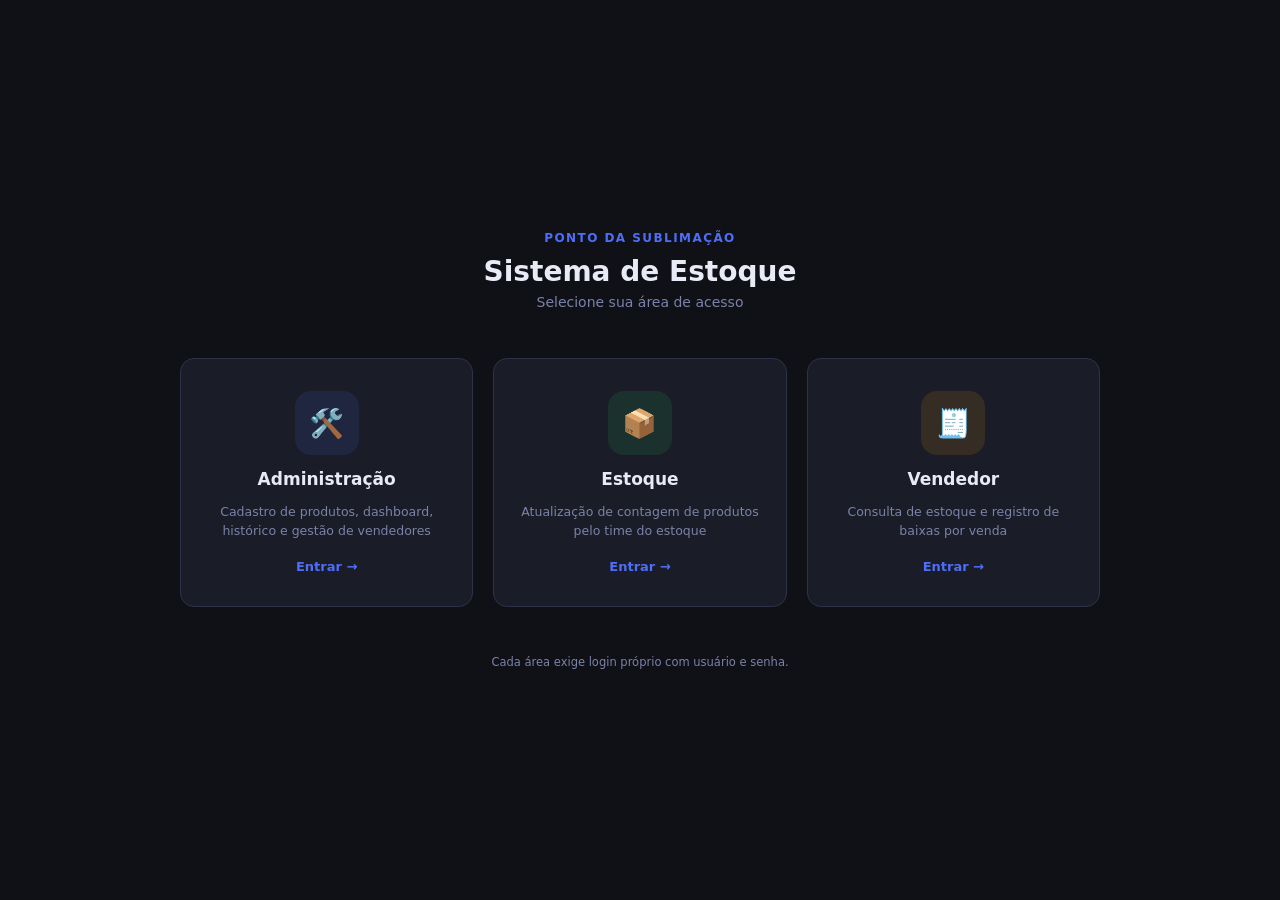
==== index.html @ 31a4d2c7 "Versão inicial organizada do sistema estoque" ====
<!DOCTYPE html>
<html lang="pt-BR">
<head>
<meta charset="UTF-8">
<meta name="viewport" content="width=device-width, initial-scale=1.0">
<title>Ponto da Sublimação — Sistema de Estoque</title>
<style>
  * { box-sizing: border-box; margin: 0; padding: 0; }
  :root {
    --bg: #0f1117; --surface: #1a1d27; --surface2: #22263a; --border: #2e3248;
    --accent: #4f6ef7; --accent-dark: #3a57d4; --accent-soft: #25304f;
    --green: #22c55e; --yellow: #f59e0b; --text: #e8eaf6; --muted: #7b82a8;
    --font: 'Inter', system-ui, sans-serif;
  }
  body {
    background: var(--bg); color: var(--text); font-family: var(--font);
    min-height: 100vh; display: flex; flex-direction: column; align-items: center;
    justify-content: center; padding: 24px;
  }

  .page-header { text-align: center; margin-bottom: 48px; }
  .page-logo { font-size: 12px; font-weight: 700; letter-spacing: .12em; text-transform: uppercase; color: var(--accent); margin-bottom: 10px; }
  .page-title { font-size: 28px; font-weight: 700; margin-bottom: 6px; }
  .page-sub { color: var(--muted); font-size: 14px; }

  .cards-grid {
    display: grid; grid-template-columns: repeat(3, 1fr); gap: 20px;
    max-width: 920px; width: 100%;
  }

  .access-card {
    background: var(--surface); border: 1px solid var(--border); border-radius: 14px;
    padding: 32px 24px; text-align: center; text-decoration: none; color: var(--text);
    display: flex; flex-direction: column; align-items: center; gap: 14px;
    transition: border-color .2s, transform .2s, box-shadow .2s;
    cursor: pointer;
  }
  .access-card:hover {
    border-color: var(--accent); transform: translateY(-3px);
    box-shadow: 0 12px 30px rgba(79,110,247,.15);
  }

  .access-icon {
    width: 64px; height: 64px; border-radius: 16px; display: flex; align-items: center;
    justify-content: center; font-size: 28px; flex-shrink: 0;
  }
  .access-icon.admin { background: rgba(79,110,247,.12); }
  .access-icon.estoque { background: rgba(34,197,94,.12); }
  .access-icon.vendedor { background: rgba(245,158,11,.12); }

  .access-title { font-size: 17px; font-weight: 700; }
  .access-desc { font-size: 12.5px; color: var(--muted); line-height: 1.5; }

  .access-arrow { font-size: 13px; color: var(--accent); font-weight: 600; margin-top: 4px; }

  .page-footer { margin-top: 48px; font-size: 11.5px; color: var(--muted); text-align: center; }

  @media (max-width: 760px) {
    .cards-grid { grid-template-columns: 1fr; max-width: 360px; }
    .page-title { font-size: 22px; }
  }
</style>
</head>
<body>

  <div class="page-header">
    <div class="page-logo">Ponto da Sublimação</div>
    <div class="page-title">Sistema de Estoque</div>
    <div class="page-sub">Selecione sua área de acesso</div>
  </div>

  <div class="cards-grid">
    <a class="access-card" href="admin.html">
      <div class="access-icon admin">🛠️</div>
      <div class="access-title">Administração</div>
      <div class="access-desc">Cadastro de produtos, dashboard, histórico e gestão de vendedores</div>
      <div class="access-arrow">Entrar →</div>
    </a>

    <a class="access-card" href="funcionario.html">
      <div class="access-icon estoque">📦</div>
      <div class="access-title">Estoque</div>
      <div class="access-desc">Atualização de contagem de produtos pelo time do estoque</div>
      <div class="access-arrow">Entrar →</div>
    </a>

    <a class="access-card" href="vendedor.html">
      <div class="access-icon vendedor">🧾</div>
      <div class="access-title">Vendedor</div>
      <div class="access-desc">Consulta de estoque e registro de baixas por venda</div>
      <div class="access-arrow">Entrar →</div>
    </a>
  </div>

  <div class="page-footer">Cada área exige login próprio com usuário e senha.</div>

</body>
</html>
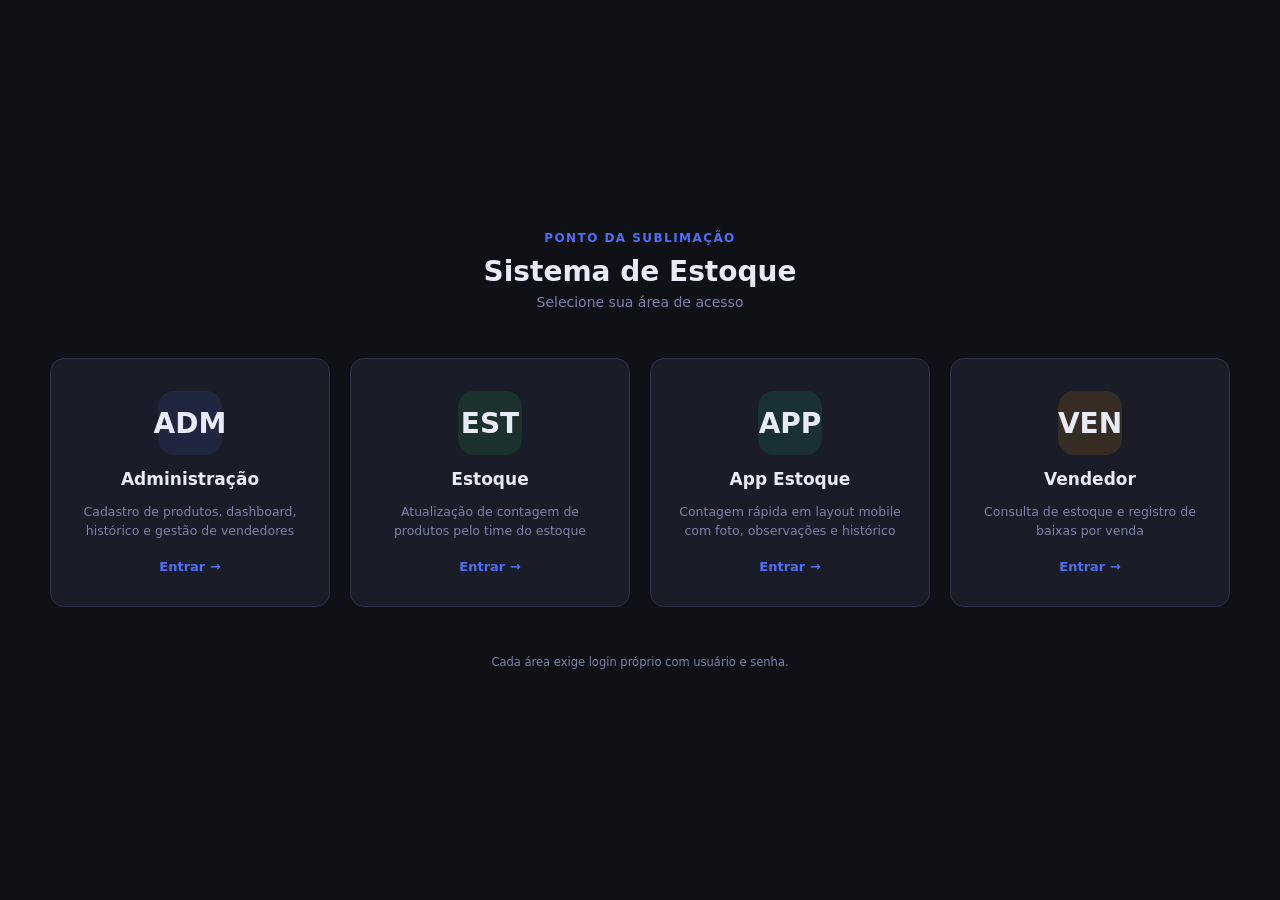
==== commit 11521cc0: "Adiciona acesso ao app estoque na tela inicial" ====
--- a/index.html
+++ b/index.html
@@ -3,15 +3,16 @@
 <head>
 <meta charset="UTF-8">
 <meta name="viewport" content="width=device-width, initial-scale=1.0">
-<title>Ponto da Sublimação — Sistema de Estoque</title>
+<title>Ponto da Sublimação - Sistema de Estoque</title>
 <style>
   * { box-sizing: border-box; margin: 0; padding: 0; }
   :root {
     --bg: #0f1117; --surface: #1a1d27; --surface2: #22263a; --border: #2e3248;
     --accent: #4f6ef7; --accent-dark: #3a57d4; --accent-soft: #25304f;
-    --green: #22c55e; --yellow: #f59e0b; --text: #e8eaf6; --muted: #7b82a8;
+    --green: #22c55e; --teal: #14b8a6; --yellow: #f59e0b; --text: #e8eaf6; --muted: #7b82a8;
     --font: 'Inter', system-ui, sans-serif;
   }
+
   body {
     background: var(--bg); color: var(--text); font-family: var(--font);
     min-height: 100vh; display: flex; flex-direction: column; align-items: center;
@@ -24,8 +25,8 @@
   .page-sub { color: var(--muted); font-size: 14px; }
 
   .cards-grid {
-    display: grid; grid-template-columns: repeat(3, 1fr); gap: 20px;
-    max-width: 920px; width: 100%;
+    display: grid; grid-template-columns: repeat(4, 1fr); gap: 20px;
+    max-width: 1180px; width: 100%;
   }
 
   .access-card {
@@ -35,6 +36,7 @@
     transition: border-color .2s, transform .2s, box-shadow .2s;
     cursor: pointer;
   }
+
   .access-card:hover {
     border-color: var(--accent); transform: translateY(-3px);
     box-shadow: 0 12px 30px rgba(79,110,247,.15);
@@ -42,20 +44,27 @@
 
   .access-icon {
     width: 64px; height: 64px; border-radius: 16px; display: flex; align-items: center;
-    justify-content: center; font-size: 28px; flex-shrink: 0;
+    justify-content: center; font-size: 28px; flex-shrink: 0; font-weight: 800;
   }
+
   .access-icon.admin { background: rgba(79,110,247,.12); }
   .access-icon.estoque { background: rgba(34,197,94,.12); }
+  .access-icon.app { background: rgba(20,184,166,.12); }
   .access-icon.vendedor { background: rgba(245,158,11,.12); }
 
   .access-title { font-size: 17px; font-weight: 700; }
   .access-desc { font-size: 12.5px; color: var(--muted); line-height: 1.5; }
-
   .access-arrow { font-size: 13px; color: var(--accent); font-weight: 600; margin-top: 4px; }
 
   .page-footer { margin-top: 48px; font-size: 11.5px; color: var(--muted); text-align: center; }
 
+  @media (max-width: 980px) {
+    .cards-grid { grid-template-columns: repeat(2, 1fr); max-width: 720px; }
+  }
+
   @media (max-width: 760px) {
+    body { justify-content: flex-start; }
+    .page-header { margin-top: 28px; margin-bottom: 28px; }
     .cards-grid { grid-template-columns: 1fr; max-width: 360px; }
     .page-title { font-size: 22px; }
   }
@@ -71,21 +80,28 @@
 
   <div class="cards-grid">
     <a class="access-card" href="admin.html">
-      <div class="access-icon admin">🛠️</div>
+      <div class="access-icon admin">ADM</div>
       <div class="access-title">Administração</div>
       <div class="access-desc">Cadastro de produtos, dashboard, histórico e gestão de vendedores</div>
       <div class="access-arrow">Entrar →</div>
     </a>
 
     <a class="access-card" href="funcionario.html">
-      <div class="access-icon estoque">📦</div>
+      <div class="access-icon estoque">EST</div>
       <div class="access-title">Estoque</div>
       <div class="access-desc">Atualização de contagem de produtos pelo time do estoque</div>
       <div class="access-arrow">Entrar →</div>
     </a>
 
+    <a class="access-card" href="funcionario-app.html">
+      <div class="access-icon app">APP</div>
+      <div class="access-title">App Estoque</div>
+      <div class="access-desc">Contagem rápida em layout mobile com foto, observações e histórico</div>
+      <div class="access-arrow">Entrar →</div>
+    </a>
+
     <a class="access-card" href="vendedor.html">
-      <div class="access-icon vendedor">🧾</div>
+      <div class="access-icon vendedor">VEN</div>
       <div class="access-title">Vendedor</div>
       <div class="access-desc">Consulta de estoque e registro de baixas por venda</div>
       <div class="access-arrow">Entrar →</div>
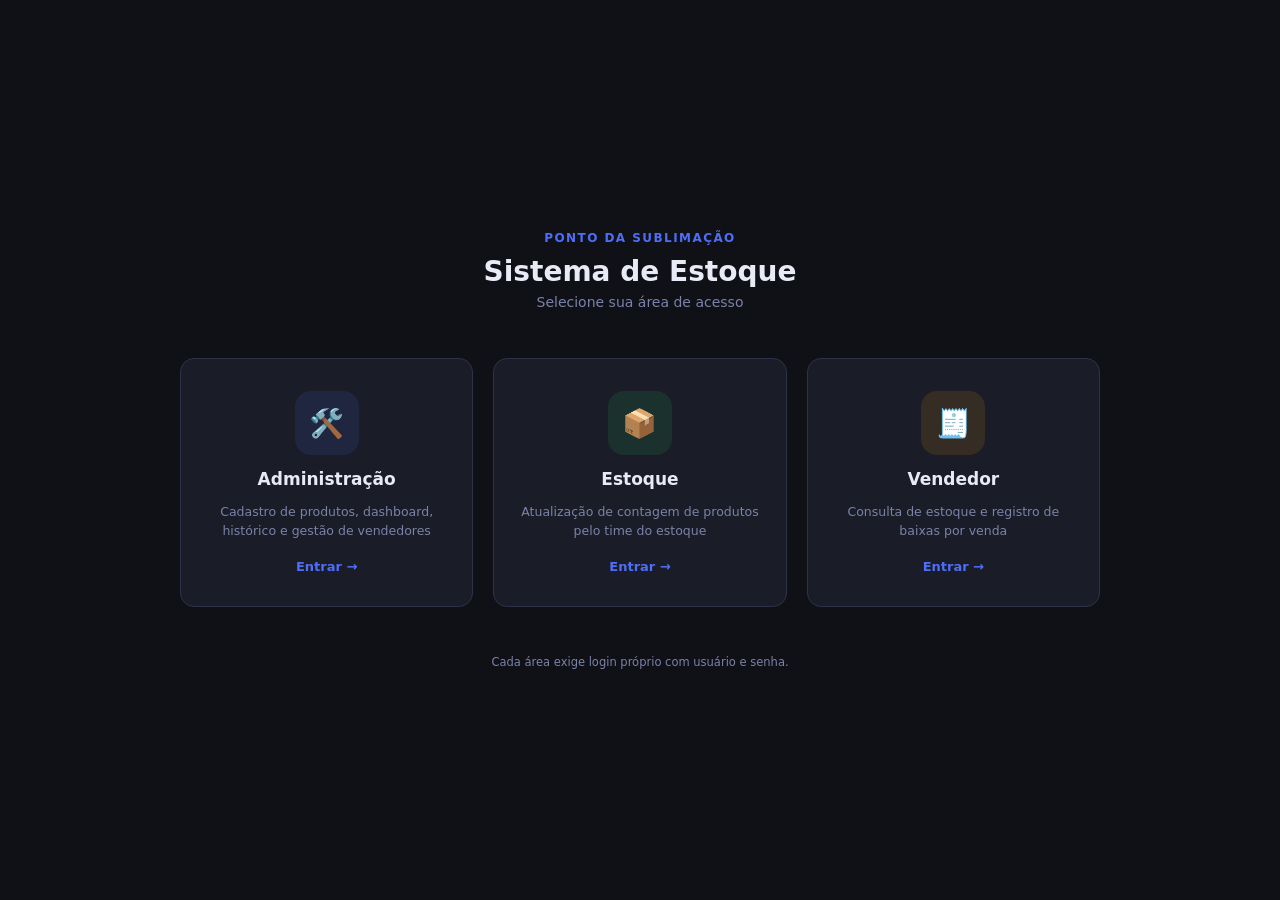
==== commit 0e291a85: "Reverte acesso ao app estoque na tela inicial" ====
--- a/index.html
+++ b/index.html
@@ -9,10 +9,9 @@
   :root {
     --bg: #0f1117; --surface: #1a1d27; --surface2: #22263a; --border: #2e3248;
     --accent: #4f6ef7; --accent-dark: #3a57d4; --accent-soft: #25304f;
-    --green: #22c55e; --teal: #14b8a6; --yellow: #f59e0b; --text: #e8eaf6; --muted: #7b82a8;
+    --green: #22c55e; --yellow: #f59e0b; --text: #e8eaf6; --muted: #7b82a8;
     --font: 'Inter', system-ui, sans-serif;
   }
-
   body {
     background: var(--bg); color: var(--text); font-family: var(--font);
     min-height: 100vh; display: flex; flex-direction: column; align-items: center;
@@ -25,8 +24,8 @@
   .page-sub { color: var(--muted); font-size: 14px; }
 
   .cards-grid {
-    display: grid; grid-template-columns: repeat(4, 1fr); gap: 20px;
-    max-width: 1180px; width: 100%;
+    display: grid; grid-template-columns: repeat(3, 1fr); gap: 20px;
+    max-width: 920px; width: 100%;
   }
 
   .access-card {
@@ -36,7 +35,6 @@
     transition: border-color .2s, transform .2s, box-shadow .2s;
     cursor: pointer;
   }
-
   .access-card:hover {
     border-color: var(--accent); transform: translateY(-3px);
     box-shadow: 0 12px 30px rgba(79,110,247,.15);
@@ -44,27 +42,20 @@
 
   .access-icon {
     width: 64px; height: 64px; border-radius: 16px; display: flex; align-items: center;
-    justify-content: center; font-size: 28px; flex-shrink: 0; font-weight: 800;
+    justify-content: center; font-size: 28px; flex-shrink: 0;
   }
-
   .access-icon.admin { background: rgba(79,110,247,.12); }
   .access-icon.estoque { background: rgba(34,197,94,.12); }
-  .access-icon.app { background: rgba(20,184,166,.12); }
   .access-icon.vendedor { background: rgba(245,158,11,.12); }
 
   .access-title { font-size: 17px; font-weight: 700; }
   .access-desc { font-size: 12.5px; color: var(--muted); line-height: 1.5; }
+
   .access-arrow { font-size: 13px; color: var(--accent); font-weight: 600; margin-top: 4px; }
 
   .page-footer { margin-top: 48px; font-size: 11.5px; color: var(--muted); text-align: center; }
 
-  @media (max-width: 980px) {
-    .cards-grid { grid-template-columns: repeat(2, 1fr); max-width: 720px; }
-  }
-
   @media (max-width: 760px) {
-    body { justify-content: flex-start; }
-    .page-header { margin-top: 28px; margin-bottom: 28px; }
     .cards-grid { grid-template-columns: 1fr; max-width: 360px; }
     .page-title { font-size: 22px; }
   }
@@ -80,28 +71,21 @@
 
   <div class="cards-grid">
     <a class="access-card" href="admin.html">
-      <div class="access-icon admin">ADM</div>
+      <div class="access-icon admin">🛠️</div>
       <div class="access-title">Administração</div>
       <div class="access-desc">Cadastro de produtos, dashboard, histórico e gestão de vendedores</div>
       <div class="access-arrow">Entrar →</div>
     </a>
 
     <a class="access-card" href="funcionario.html">
-      <div class="access-icon estoque">EST</div>
+      <div class="access-icon estoque">📦</div>
       <div class="access-title">Estoque</div>
       <div class="access-desc">Atualização de contagem de produtos pelo time do estoque</div>
       <div class="access-arrow">Entrar →</div>
     </a>
 
-    <a class="access-card" href="funcionario-app.html">
-      <div class="access-icon app">APP</div>
-      <div class="access-title">App Estoque</div>
-      <div class="access-desc">Contagem rápida em layout mobile com foto, observações e histórico</div>
-      <div class="access-arrow">Entrar →</div>
-    </a>
-
     <a class="access-card" href="vendedor.html">
-      <div class="access-icon vendedor">VEN</div>
+      <div class="access-icon vendedor">🧾</div>
       <div class="access-title">Vendedor</div>
       <div class="access-desc">Consulta de estoque e registro de baixas por venda</div>
       <div class="access-arrow">Entrar →</div>
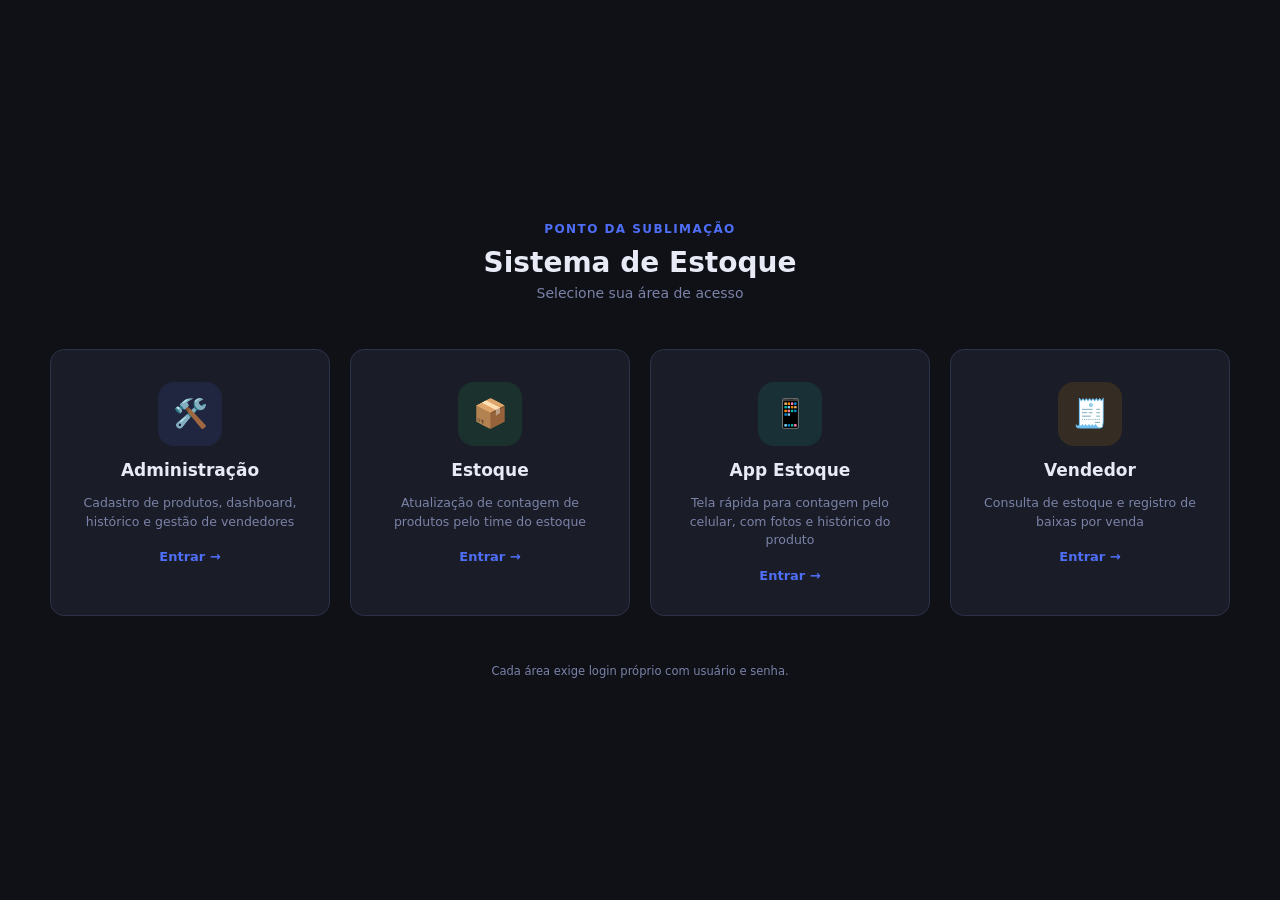
==== commit b8d3d1df: "Adiciona acesso ao app estoque na tela inicial" ====
--- a/index.html
+++ b/index.html
@@ -9,9 +9,10 @@
   :root {
     --bg: #0f1117; --surface: #1a1d27; --surface2: #22263a; --border: #2e3248;
     --accent: #4f6ef7; --accent-dark: #3a57d4; --accent-soft: #25304f;
-    --green: #22c55e; --yellow: #f59e0b; --text: #e8eaf6; --muted: #7b82a8;
+    --green: #22c55e; --teal: #14b8a6; --yellow: #f59e0b; --text: #e8eaf6; --muted: #7b82a8;
     --font: 'Inter', system-ui, sans-serif;
   }
+
   body {
     background: var(--bg); color: var(--text); font-family: var(--font);
     min-height: 100vh; display: flex; flex-direction: column; align-items: center;
@@ -24,8 +25,8 @@
   .page-sub { color: var(--muted); font-size: 14px; }
 
   .cards-grid {
-    display: grid; grid-template-columns: repeat(3, 1fr); gap: 20px;
-    max-width: 920px; width: 100%;
+    display: grid; grid-template-columns: repeat(4, 1fr); gap: 20px;
+    max-width: 1180px; width: 100%;
   }
 
   .access-card {
@@ -35,6 +36,7 @@
     transition: border-color .2s, transform .2s, box-shadow .2s;
     cursor: pointer;
   }
+
   .access-card:hover {
     border-color: var(--accent); transform: translateY(-3px);
     box-shadow: 0 12px 30px rgba(79,110,247,.15);
@@ -44,20 +46,24 @@
     width: 64px; height: 64px; border-radius: 16px; display: flex; align-items: center;
     justify-content: center; font-size: 28px; flex-shrink: 0;
   }
+
   .access-icon.admin { background: rgba(79,110,247,.12); }
   .access-icon.estoque { background: rgba(34,197,94,.12); }
+  .access-icon.app { background: rgba(20,184,166,.12); }
   .access-icon.vendedor { background: rgba(245,158,11,.12); }
 
   .access-title { font-size: 17px; font-weight: 700; }
   .access-desc { font-size: 12.5px; color: var(--muted); line-height: 1.5; }
-
   .access-arrow { font-size: 13px; color: var(--accent); font-weight: 600; margin-top: 4px; }
-
   .page-footer { margin-top: 48px; font-size: 11.5px; color: var(--muted); text-align: center; }
 
   @media (max-width: 760px) {
     .cards-grid { grid-template-columns: 1fr; max-width: 360px; }
     .page-title { font-size: 22px; }
+  }
+
+  @media (min-width: 761px) and (max-width: 1040px) {
+    .cards-grid { grid-template-columns: repeat(2, 1fr); max-width: 680px; }
   }
 </style>
 </head>
@@ -84,6 +90,13 @@
       <div class="access-arrow">Entrar →</div>
     </a>
 
+    <a class="access-card" href="funcionario-app.html">
+      <div class="access-icon app">📱</div>
+      <div class="access-title">App Estoque</div>
+      <div class="access-desc">Tela rápida para contagem pelo celular, com fotos e histórico do produto</div>
+      <div class="access-arrow">Entrar →</div>
+    </a>
+
     <a class="access-card" href="vendedor.html">
       <div class="access-icon vendedor">🧾</div>
       <div class="access-title">Vendedor</div>
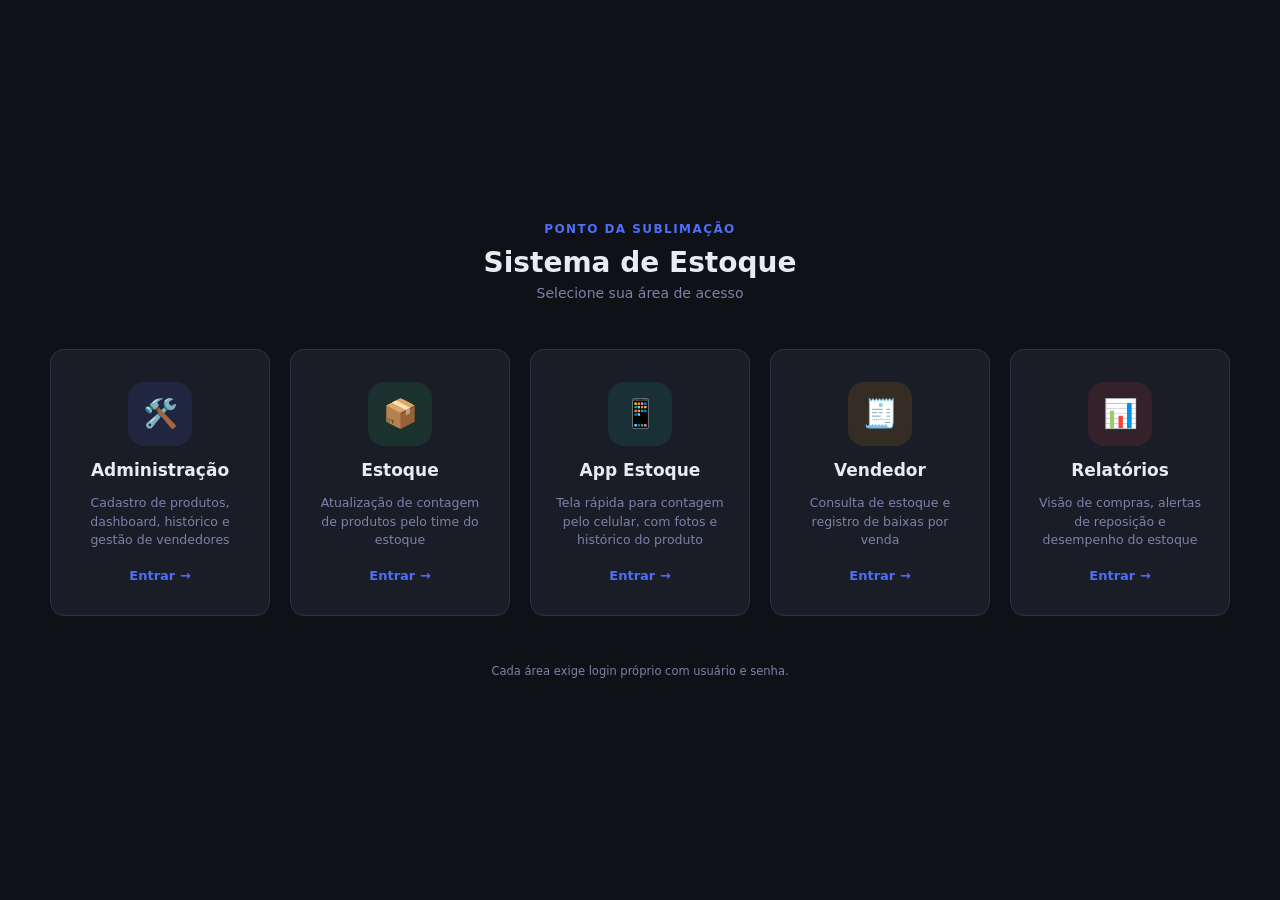
==== commit 4197c994: "Adiciona acesso aos relatorios na home" ====
--- a/index.html
+++ b/index.html
@@ -25,7 +25,7 @@
   .page-sub { color: var(--muted); font-size: 14px; }
 
   .cards-grid {
-    display: grid; grid-template-columns: repeat(4, 1fr); gap: 20px;
+    display: grid; grid-template-columns: repeat(5, 1fr); gap: 20px;
     max-width: 1180px; width: 100%;
   }
 
@@ -51,6 +51,7 @@
   .access-icon.estoque { background: rgba(34,197,94,.12); }
   .access-icon.app { background: rgba(20,184,166,.12); }
   .access-icon.vendedor { background: rgba(245,158,11,.12); }
+  .access-icon.relatorios { background: rgba(239,68,68,.12); }
 
   .access-title { font-size: 17px; font-weight: 700; }
   .access-desc { font-size: 12.5px; color: var(--muted); line-height: 1.5; }
@@ -64,6 +65,10 @@
 
   @media (min-width: 761px) and (max-width: 1040px) {
     .cards-grid { grid-template-columns: repeat(2, 1fr); max-width: 680px; }
+  }
+
+  @media (min-width: 1041px) and (max-width: 1250px) {
+    .cards-grid { grid-template-columns: repeat(3, 1fr); max-width: 920px; }
   }
 </style>
 </head>
@@ -103,6 +108,13 @@
       <div class="access-desc">Consulta de estoque e registro de baixas por venda</div>
       <div class="access-arrow">Entrar →</div>
     </a>
+
+    <a class="access-card" href="relatorios.html">
+      <div class="access-icon relatorios">📊</div>
+      <div class="access-title">Relatórios</div>
+      <div class="access-desc">Visão de compras, alertas de reposição e desempenho do estoque</div>
+      <div class="access-arrow">Entrar →</div>
+    </a>
   </div>
 
   <div class="page-footer">Cada área exige login próprio com usuário e senha.</div>
